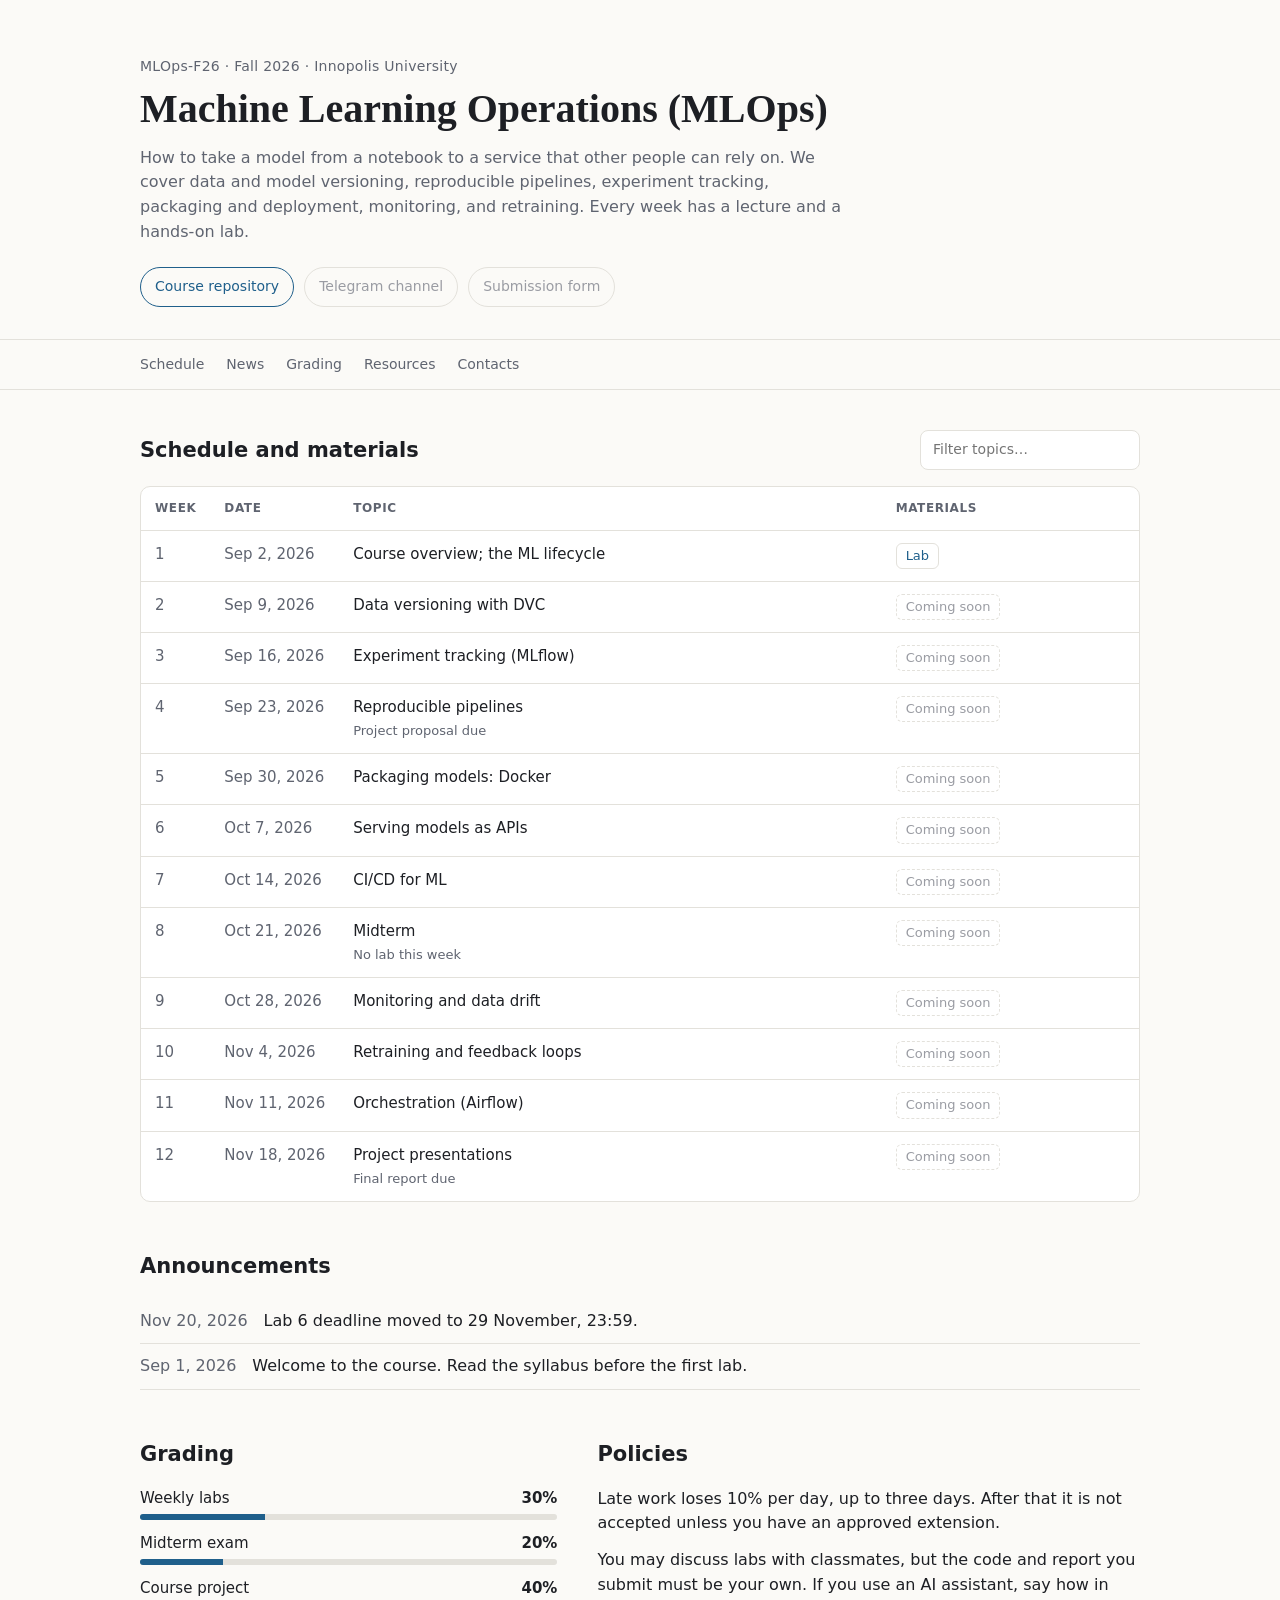
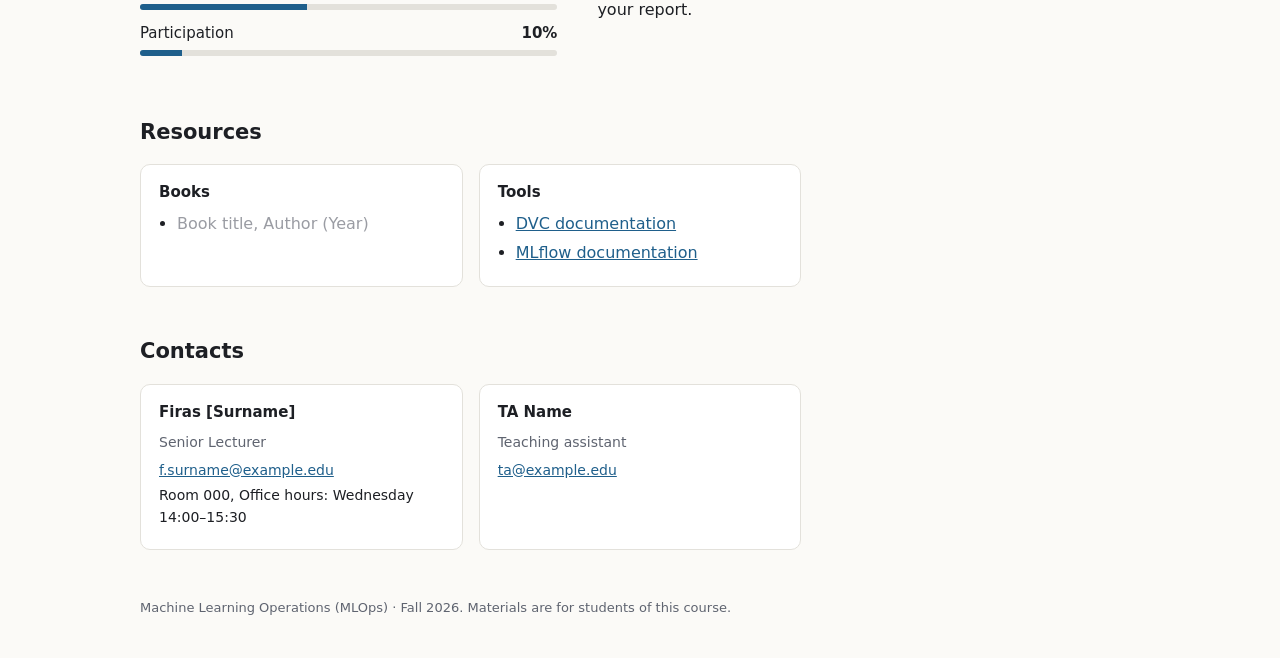
==== index.html @ 50601546 "changed readme" ====
<!DOCTYPE html>
<html lang="en">
<head>
  <meta charset="utf-8">
  <meta name="viewport" content="width=device-width, initial-scale=1">
  <title>Course</title>
  <link rel="stylesheet" href="assets/style.css">
</head>
<body>
  <header class="hero">
    <div class="wrap">
      <p class="eyebrow" id="meta"></p>
      <h1 id="title"></h1>
      <p class="summary" id="summary"></p>
      <div class="quicklinks" id="quicklinks"></div>
    </div>
  </header>

  <nav class="tabs" aria-label="Sections">
    <div class="wrap">
      <a href="#schedule">Schedule</a>
      <a href="#announcements">News</a>
      <a href="#grading">Grading</a>
      <a href="#resources">Resources</a>
      <a href="#people">Contacts</a>
    </div>
  </nav>

  <main class="wrap">
    <section id="schedule">
      <div class="section-head">
        <h2>Schedule and materials</h2>
        <input type="search" id="filter" placeholder="Filter topics…" aria-label="Filter topics">
      </div>
      <div class="table-scroll">
        <table>
          <thead>
            <tr><th>Week</th><th>Date</th><th>Topic</th><th>Materials</th></tr>
          </thead>
          <tbody id="schedule-body"></tbody>
        </table>
      </div>
      <p class="empty" id="no-match" hidden>No topics match that filter.</p>
    </section>

    <section id="announcements">
      <h2>Announcements</h2>
      <ul class="news" id="news"></ul>
    </section>

    <section id="grading" class="two-col">
      <div>
        <h2>Grading</h2>
        <div id="grades"></div>
      </div>
      <div>
        <h2>Policies</h2>
        <div id="policies"></div>
      </div>
    </section>

    <section id="resources">
      <h2>Resources</h2>
      <div class="res-grid" id="res"></div>
    </section>

    <section id="people">
      <h2>Contacts</h2>
      <div class="people" id="people-list"></div>
    </section>
  </main>

  <footer class="wrap foot" id="foot"></footer>

  <script src="course-data.js"></script>
  <script src="assets/app.js"></script>
</body>
</html>
---- assets/style.css ----
:root {
  --bg: #fbfaf7;
  --panel: #ffffff;
  --ink: #1d1f24;
  --muted: #5f6470;
  --line: #e3e1db;
  --accent: #1f5f8b;
  --accent-soft: #e6eff6;
  --soon: #9a9ca3;
  --radius: 10px;
  font-family: "Inter", "Segoe UI", system-ui, -apple-system, sans-serif;
}
@media (prefers-color-scheme: dark) {
  :root {
    --bg: #15171b;
    --panel: #1d2026;
    --ink: #e9e7e2;
    --muted: #a3a7b0;
    --line: #2e323a;
    --accent: #7db5dc;
    --accent-soft: #1f2d38;
    --soon: #6c7079;
  }
}
* { box-sizing: border-box; }
html { scroll-behavior: smooth; scroll-padding-top: 64px; }
body { margin: 0; background: var(--bg); color: var(--ink); line-height: 1.55; font-size: 16px; }
a { color: var(--accent); }
.wrap { max-width: 1040px; margin: 0 auto; padding: 0 20px; }

.hero { padding: 56px 0 32px; border-bottom: 1px solid var(--line); }
.eyebrow { margin: 0 0 8px; color: var(--muted); font-size: 14px; letter-spacing: .02em; }
.hero h1 { margin: 0 0 14px; font-size: clamp(28px, 4vw, 40px); line-height: 1.15; font-family: Georgia, "Times New Roman", serif; font-weight: 600; }
.summary { max-width: 70ch; margin: 0 0 22px; color: var(--muted); }
.quicklinks { display: flex; flex-wrap: wrap; gap: 10px; }
.btn { display: inline-block; padding: 8px 14px; border: 1px solid var(--accent); border-radius: 999px; text-decoration: none; font-size: 14px; }
.btn:hover { background: var(--accent-soft); }
.btn.soon { border-color: var(--line); color: var(--soon); pointer-events: none; }

.tabs { position: sticky; top: 0; z-index: 5; background: var(--bg); border-bottom: 1px solid var(--line); }
.tabs .wrap { display: flex; gap: 22px; overflow-x: auto; }
.tabs a { padding: 14px 0; color: var(--muted); text-decoration: none; font-size: 14px; white-space: nowrap; }
.tabs a:hover { color: var(--ink); }

section { padding: 40px 0 8px; }
h2 { font-size: 21px; margin: 0 0 16px; }
.section-head { display: flex; justify-content: space-between; align-items: center; gap: 16px; flex-wrap: wrap; margin-bottom: 16px; }
.section-head h2 { margin: 0; }
input[type=search] { padding: 8px 12px; border: 1px solid var(--line); border-radius: 8px; background: var(--panel); color: var(--ink); font: inherit; font-size: 14px; min-width: 220px; }

.table-scroll { overflow-x: auto; background: var(--panel); border: 1px solid var(--line); border-radius: var(--radius); }
table { width: 100%; border-collapse: collapse; font-size: 15px; }
th, td { text-align: left; padding: 12px 14px; border-bottom: 1px solid var(--line); vertical-align: top; }
th { font-size: 12px; text-transform: uppercase; letter-spacing: .05em; color: var(--muted); font-weight: 600; }
tr:last-child td { border-bottom: 0; }
td.wk { font-variant-numeric: tabular-nums; color: var(--muted); width: 60px; }
td.dt { white-space: nowrap; color: var(--muted); width: 110px; font-variant-numeric: tabular-nums; }
tr.current { background: var(--accent-soft); }
tr.current td.wk { color: var(--accent); font-weight: 600; }
.note { display: block; font-size: 13px; color: var(--muted); margin-top: 2px; }
.mats { display: flex; flex-wrap: wrap; gap: 6px; }
.chip { font-size: 13px; padding: 2px 9px; border-radius: 6px; border: 1px solid var(--line); text-decoration: none; white-space: nowrap; }
a.chip:hover { border-color: var(--accent); }
span.chip { color: var(--soon); border-style: dashed; }
.empty { color: var(--muted); }

.news { list-style: none; margin: 0; padding: 0; }
.news li { display: flex; gap: 16px; padding: 10px 0; border-bottom: 1px solid var(--line); }
.news time { color: var(--muted); white-space: nowrap; font-variant-numeric: tabular-nums; min-width: 96px; }

.two-col { display: grid; grid-template-columns: 1fr 1.3fr; gap: 40px; }
@media (max-width: 760px) { .two-col { grid-template-columns: 1fr; gap: 0; } }
.grade-row { display: grid; grid-template-columns: 1fr 48px; gap: 4px 12px; margin-bottom: 12px; font-size: 15px; }
.grade-row b { text-align: right; font-variant-numeric: tabular-nums; }
.bar { grid-column: 1 / -1; height: 6px; background: var(--line); border-radius: 3px; overflow: hidden; }
.bar i { display: block; height: 100%; background: var(--accent); }
#policies p { margin: 0 0 12px; }

.res-grid { display: grid; grid-template-columns: repeat(auto-fill, minmax(260px, 1fr)); gap: 16px; }
.card { background: var(--panel); border: 1px solid var(--line); border-radius: var(--radius); padding: 16px 18px; }
.card h3 { margin: 0 0 8px; font-size: 15px; }
.card ul { margin: 0; padding-left: 18px; }
.card li { margin: 4px 0; }
.soon-text { color: var(--soon); }

.people { display: grid; grid-template-columns: repeat(auto-fill, minmax(240px, 1fr)); gap: 16px; }
.person .role { color: var(--muted); font-size: 14px; margin: 0 0 6px; }
.person p { margin: 0 0 4px; font-size: 14px; }

.foot { padding: 40px 20px; color: var(--muted); font-size: 13px; }

@media print {
  .tabs, .quicklinks, input[type=search] { display: none; }
  .hero { padding-top: 0; }
}

/* Phones: show each week as a stacked card */
@media (max-width: 640px) {
  .table-scroll { background: none; border: 0; overflow: visible; }
  table, tbody, tr, td { display: block; width: 100%; }
  thead { display: none; }
  tr { background: var(--panel); border: 1px solid var(--line); border-radius: var(--radius); margin-bottom: 10px; padding: 12px 14px; display: grid; grid-template-columns: auto 1fr; gap: 2px 10px; }
  tr[hidden] { display: none; }
  td { border: 0; padding: 0; }
  td.wk, td.dt { width: auto; font-size: 13px; }
  td.wk::before { content: "Week "; }
  td:nth-child(3), td:nth-child(4) { grid-column: 1 / -1; }
  td:nth-child(3) { font-weight: 500; margin-top: 4px; }
  td:nth-child(4) { margin-top: 8px; }
}
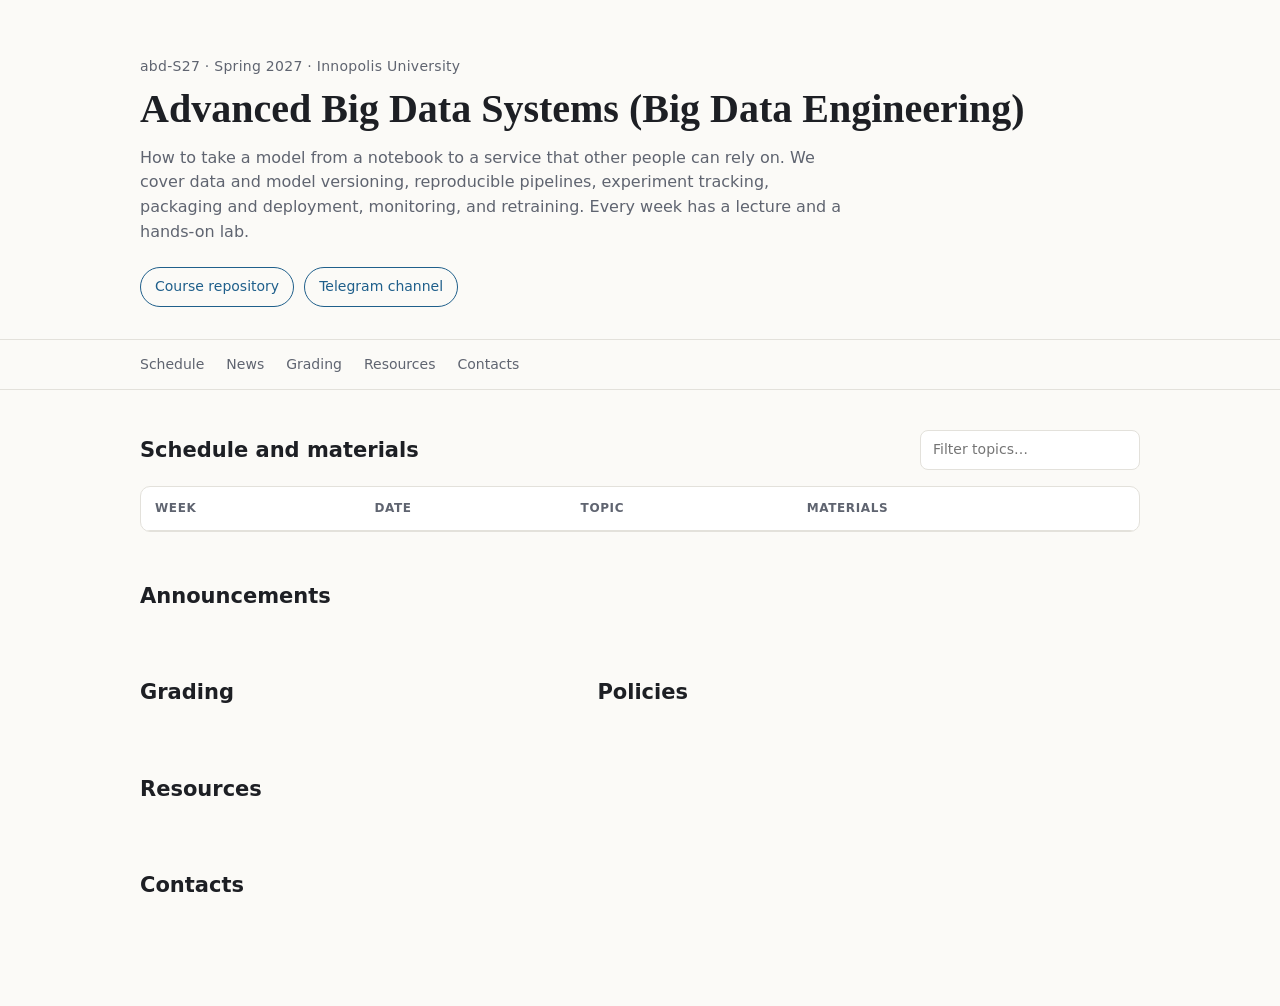
==== commit 47594702: "update index" ====
--- a/index.html
+++ b/index.html
@@ -70,6 +70,9 @@
     </section>
   </main>
 
+
+
+  
   <footer class="wrap foot" id="foot"></footer>
 
   <script src="course-data.js"></script>
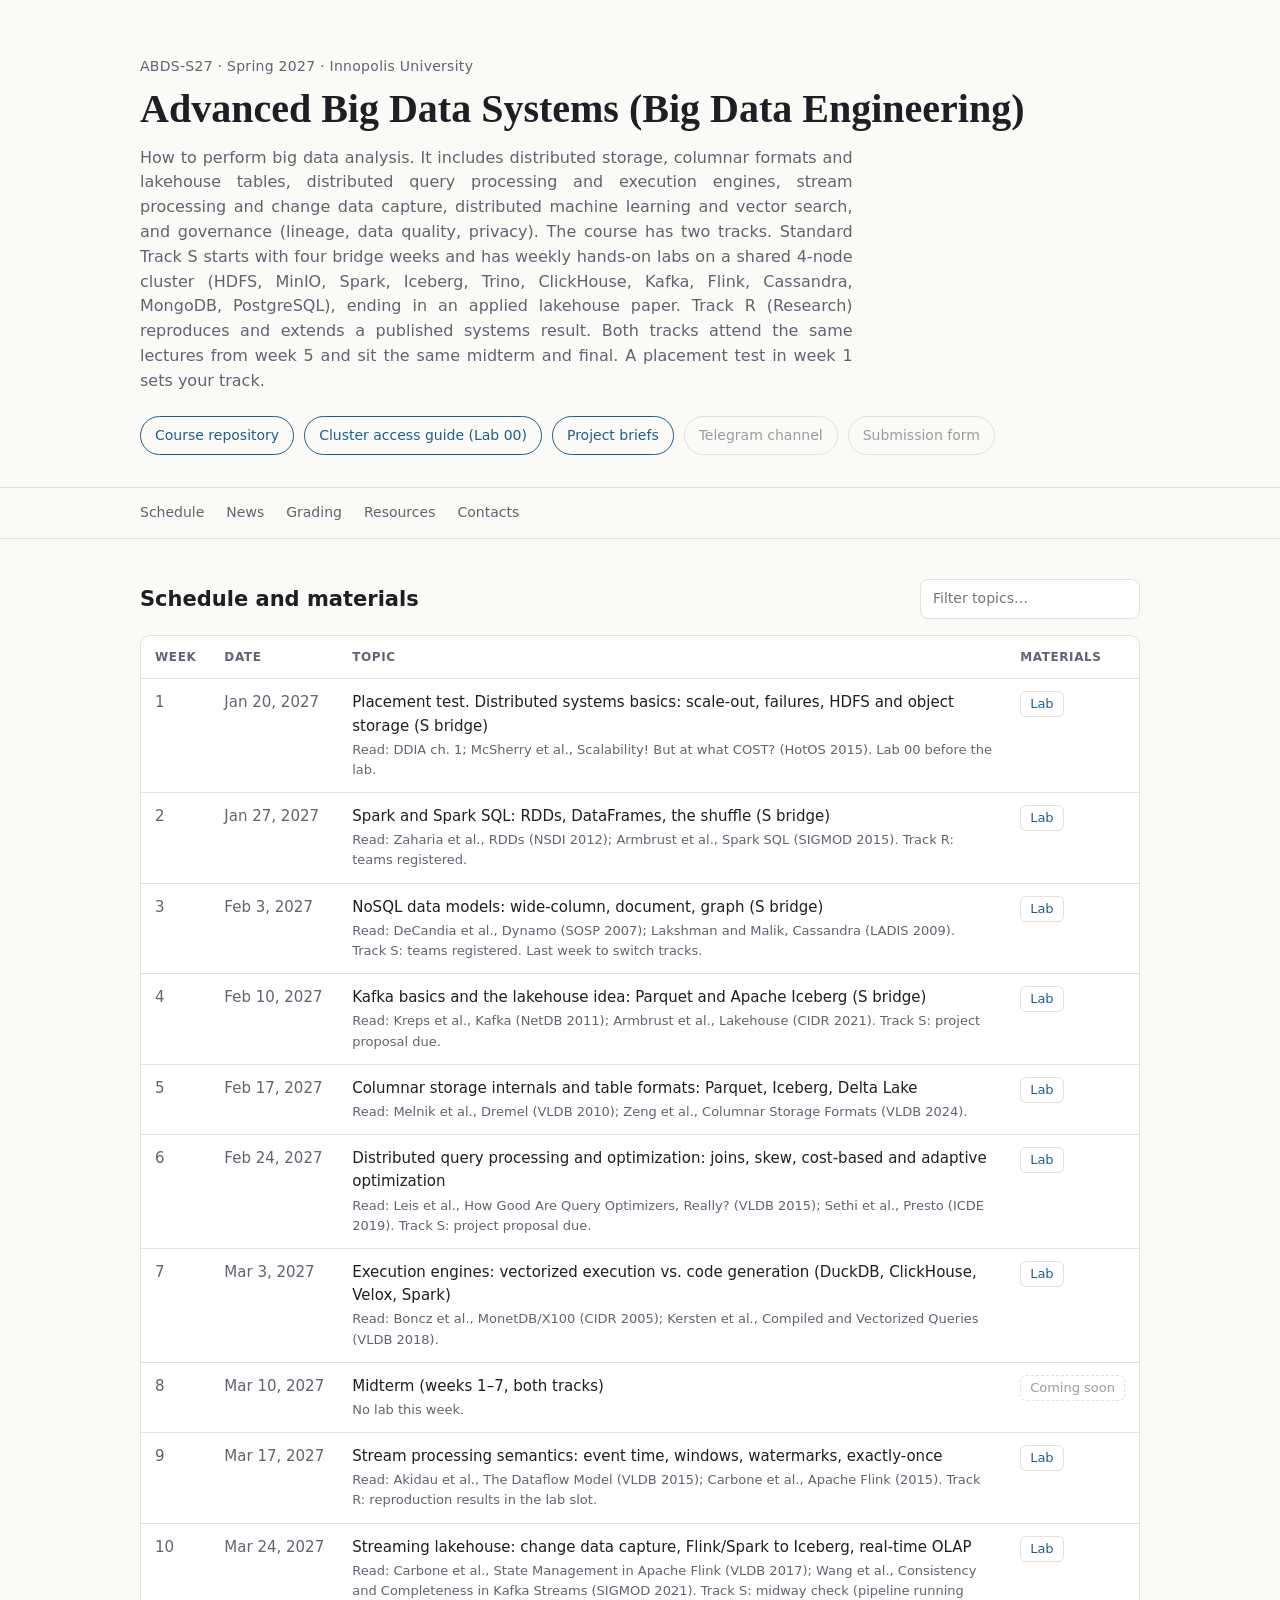
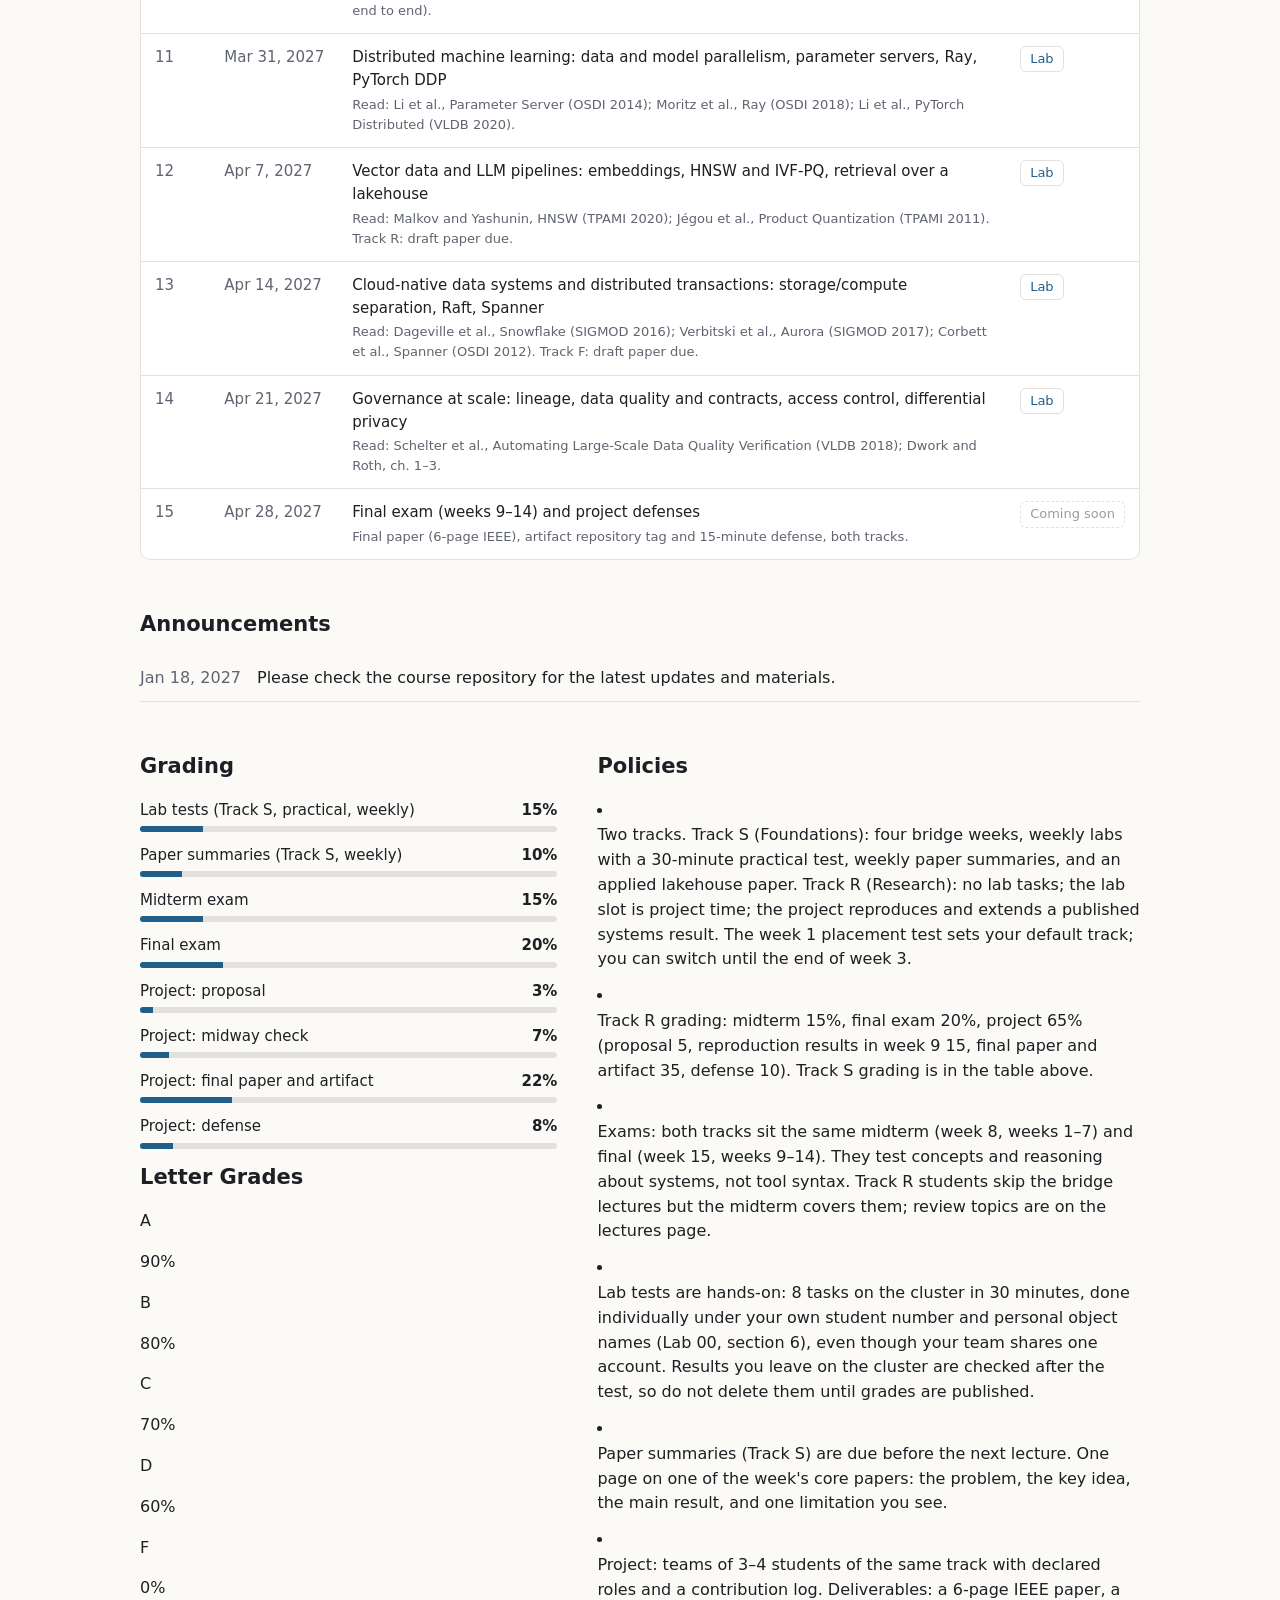
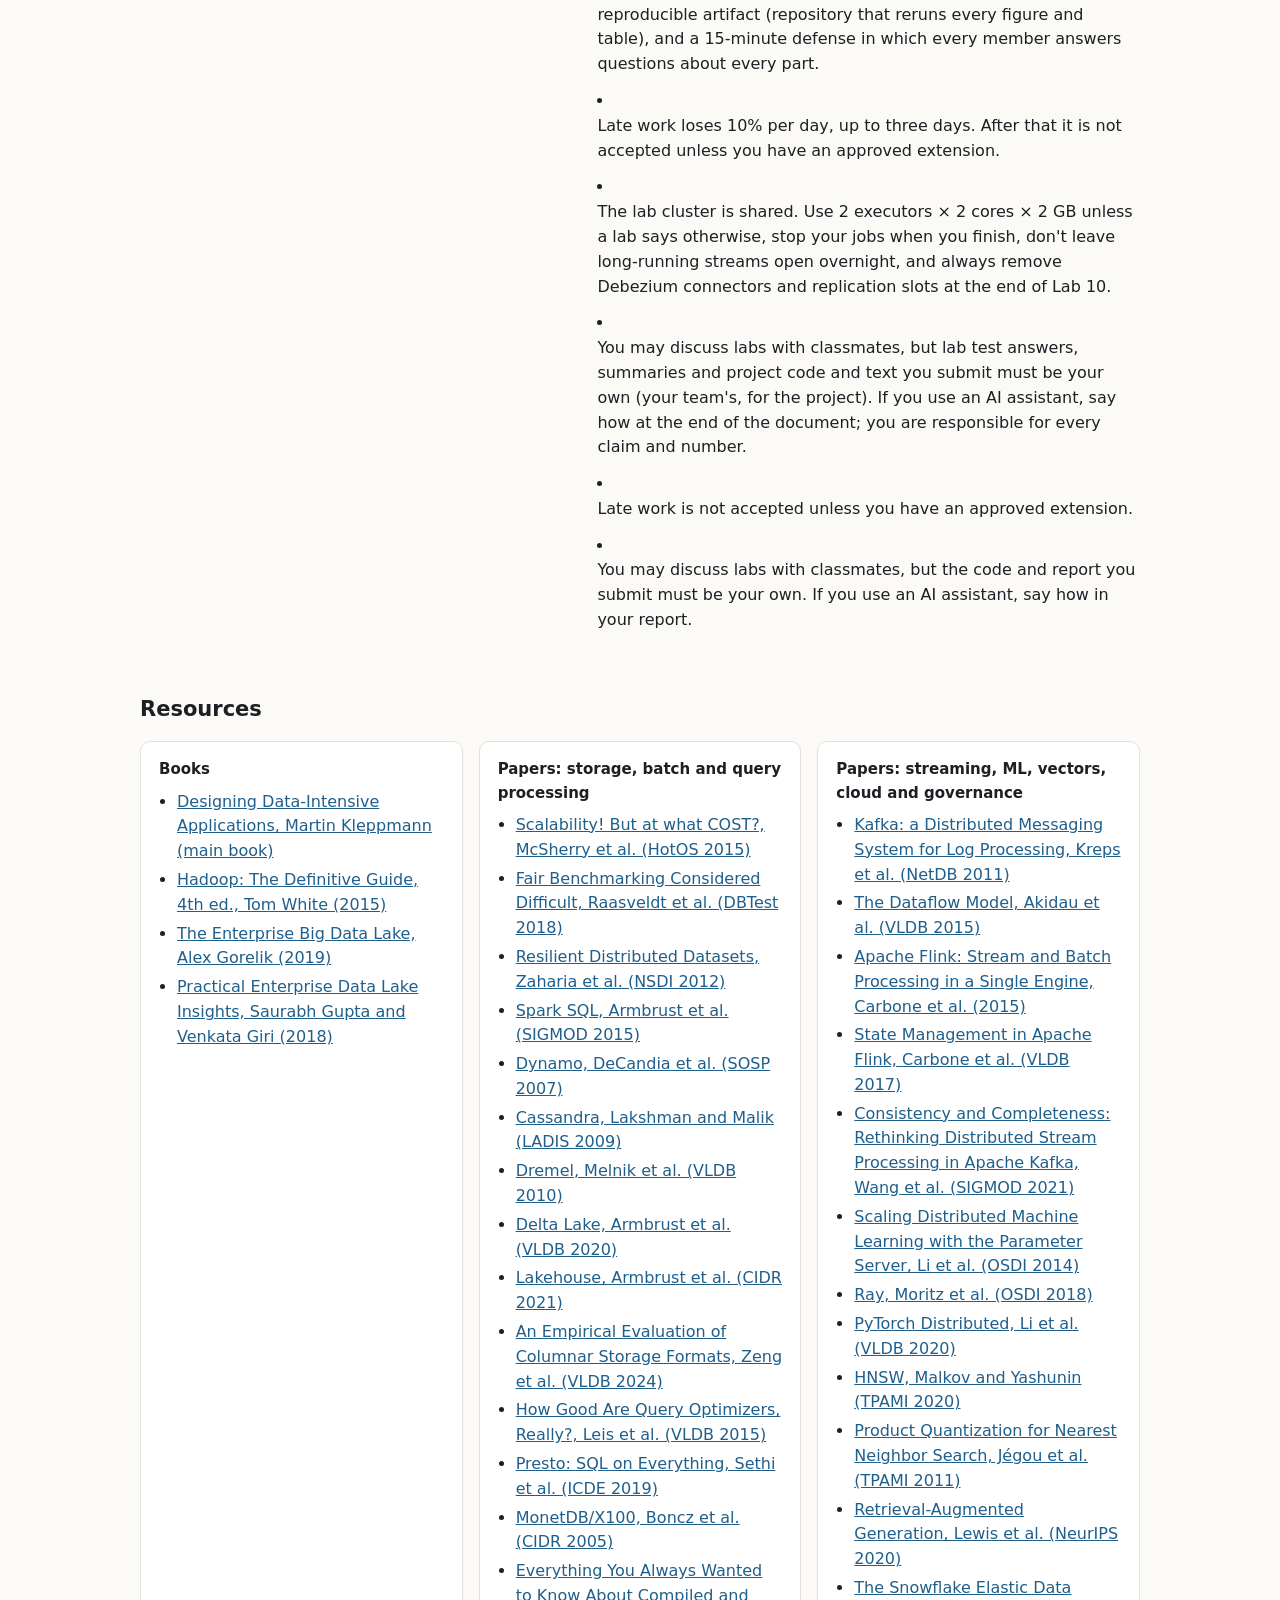
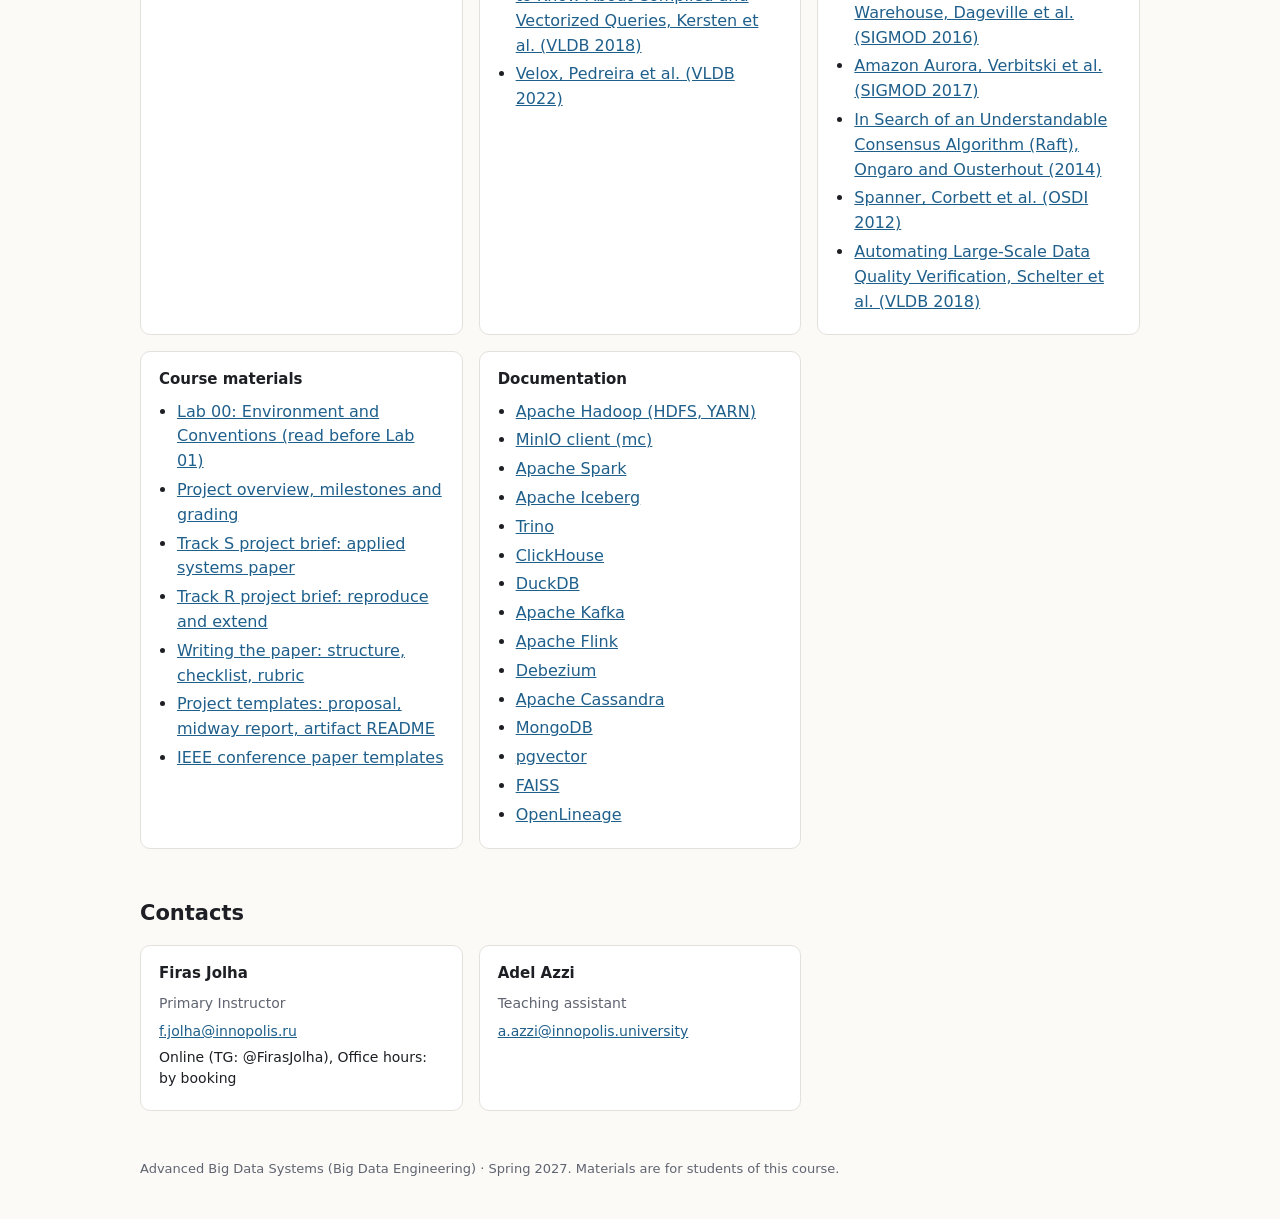
==== commit 355ce77a: "update style" ====
--- a/index.html
+++ b/index.html
@@ -52,6 +52,8 @@
       <div>
         <h2>Grading</h2>
         <div id="grades"></div>
+        <h2>Letter Grades</h2>
+        <div id="grade-letters"></div>
       </div>
       <div>
         <h2>Policies</h2>
--- a/assets/style.css
+++ b/assets/style.css
@@ -31,7 +31,8 @@
 .hero { padding: 56px 0 32px; border-bottom: 1px solid var(--line); }
 .eyebrow { margin: 0 0 8px; color: var(--muted); font-size: 14px; letter-spacing: .02em; }
 .hero h1 { margin: 0 0 14px; font-size: clamp(28px, 4vw, 40px); line-height: 1.15; font-family: Georgia, "Times New Roman", serif; font-weight: 600; }
-.summary { max-width: 70ch; margin: 0 0 22px; color: var(--muted); }
+.summary { max-width: 70ch;text-align: justify;
+  text-justify: inter-word; margin: 0 0 22px; color: var(--muted); }
 .quicklinks { display: flex; flex-wrap: wrap; gap: 10px; }
 .btn { display: inline-block; padding: 8px 14px; border: 1px solid var(--accent); border-radius: 999px; text-decoration: none; font-size: 14px; }
 .btn:hover { background: var(--accent-soft); }
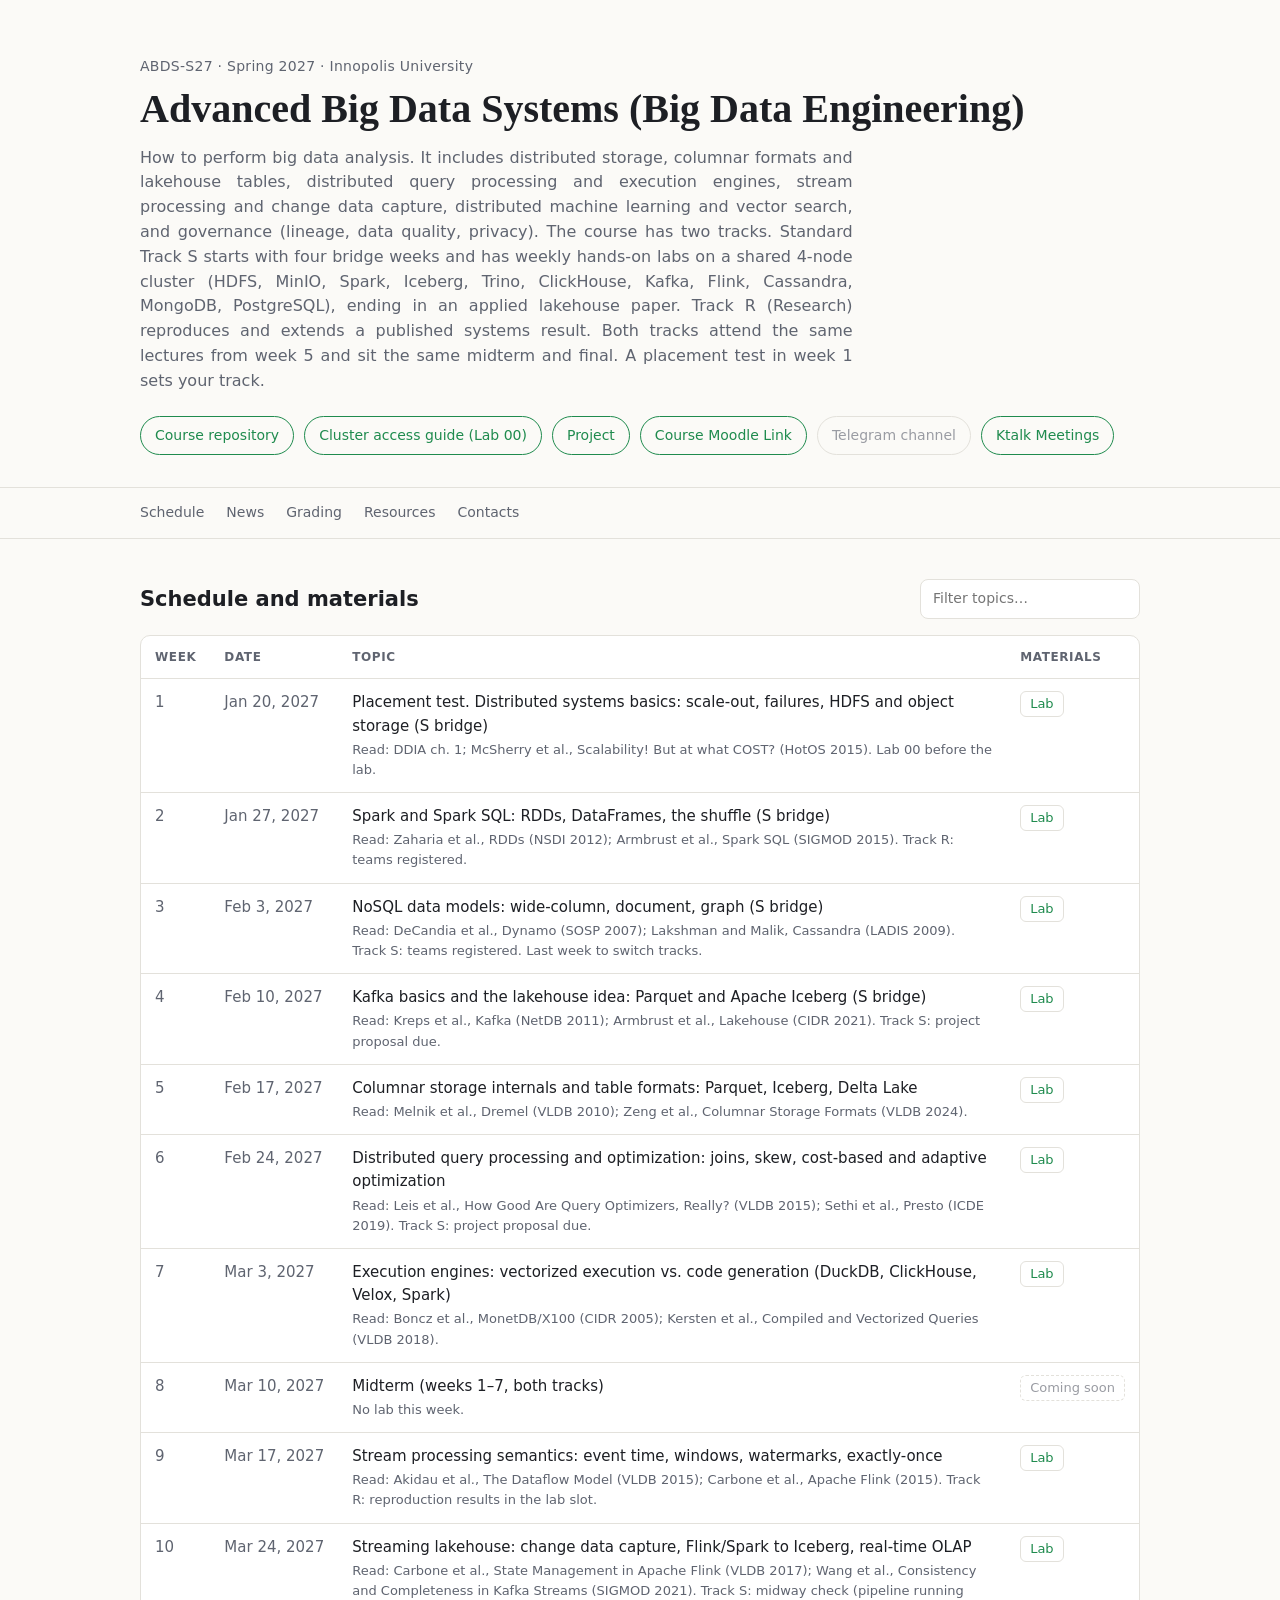
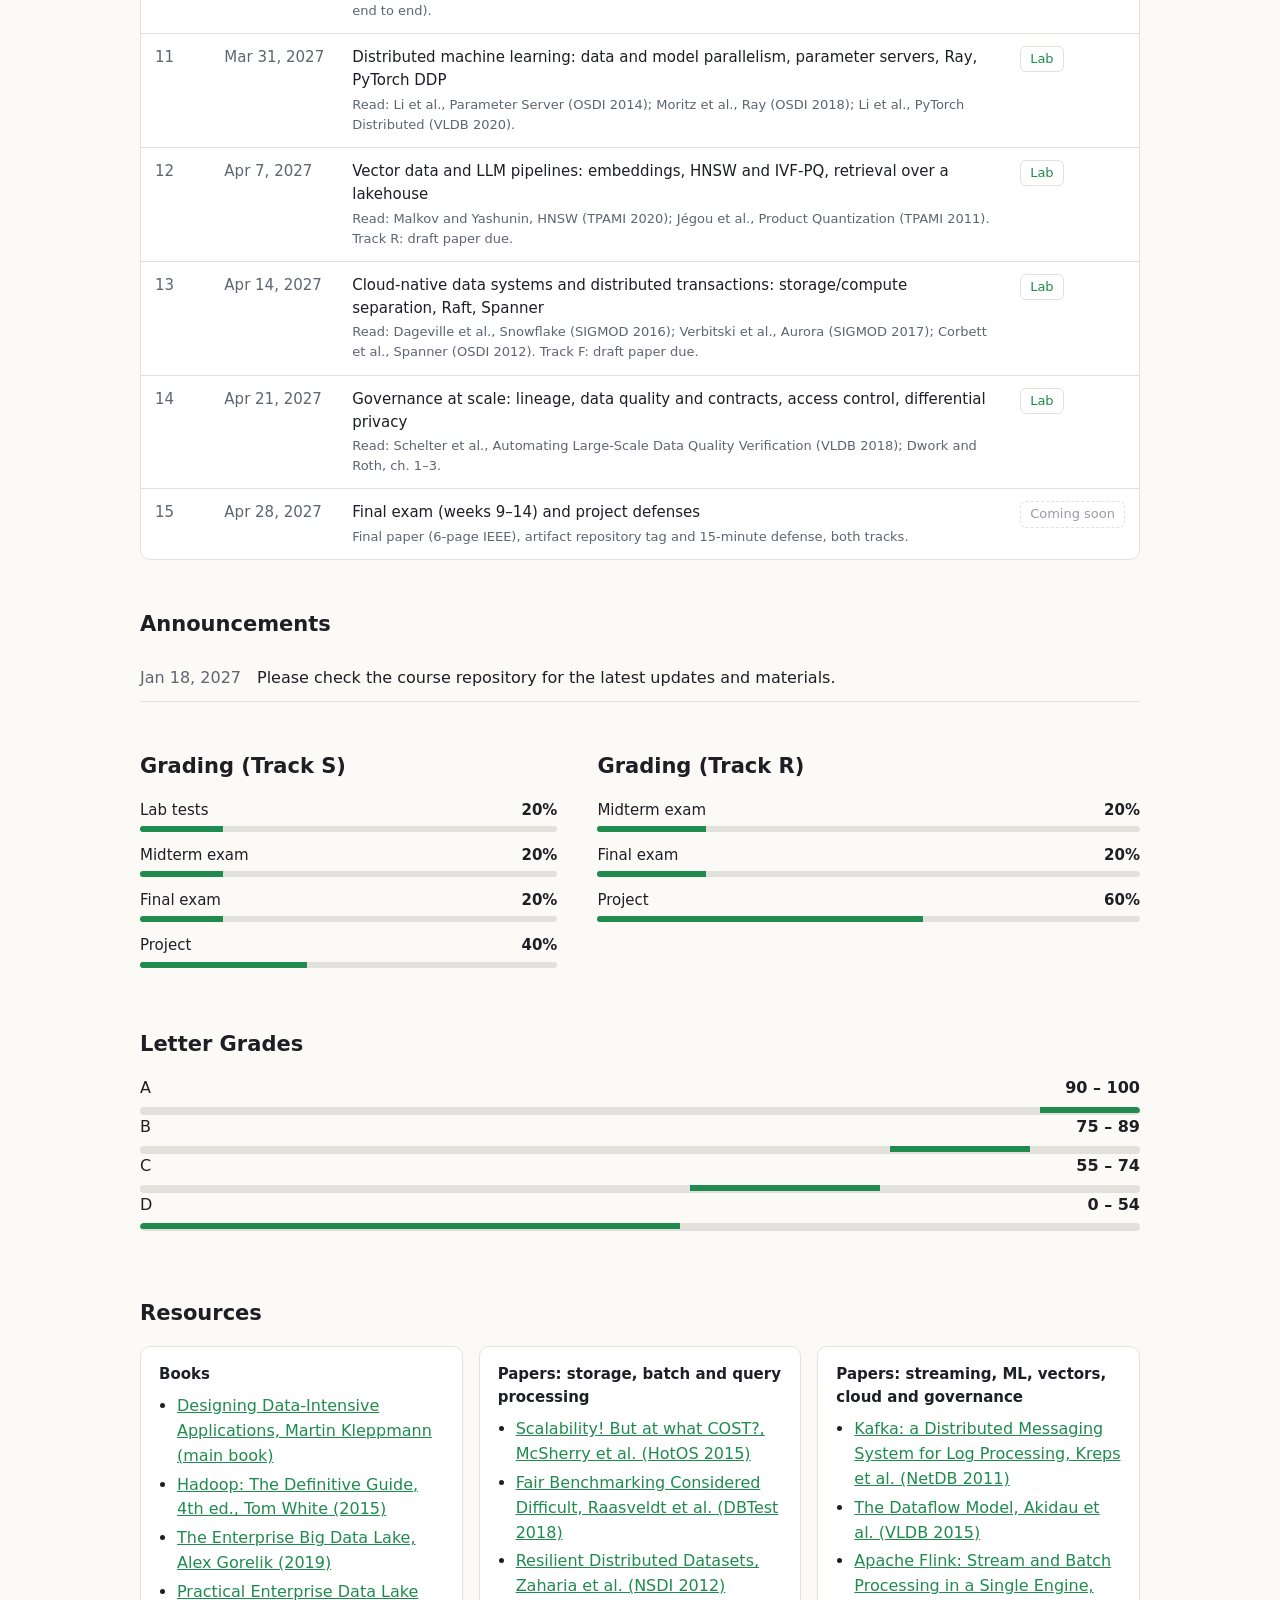
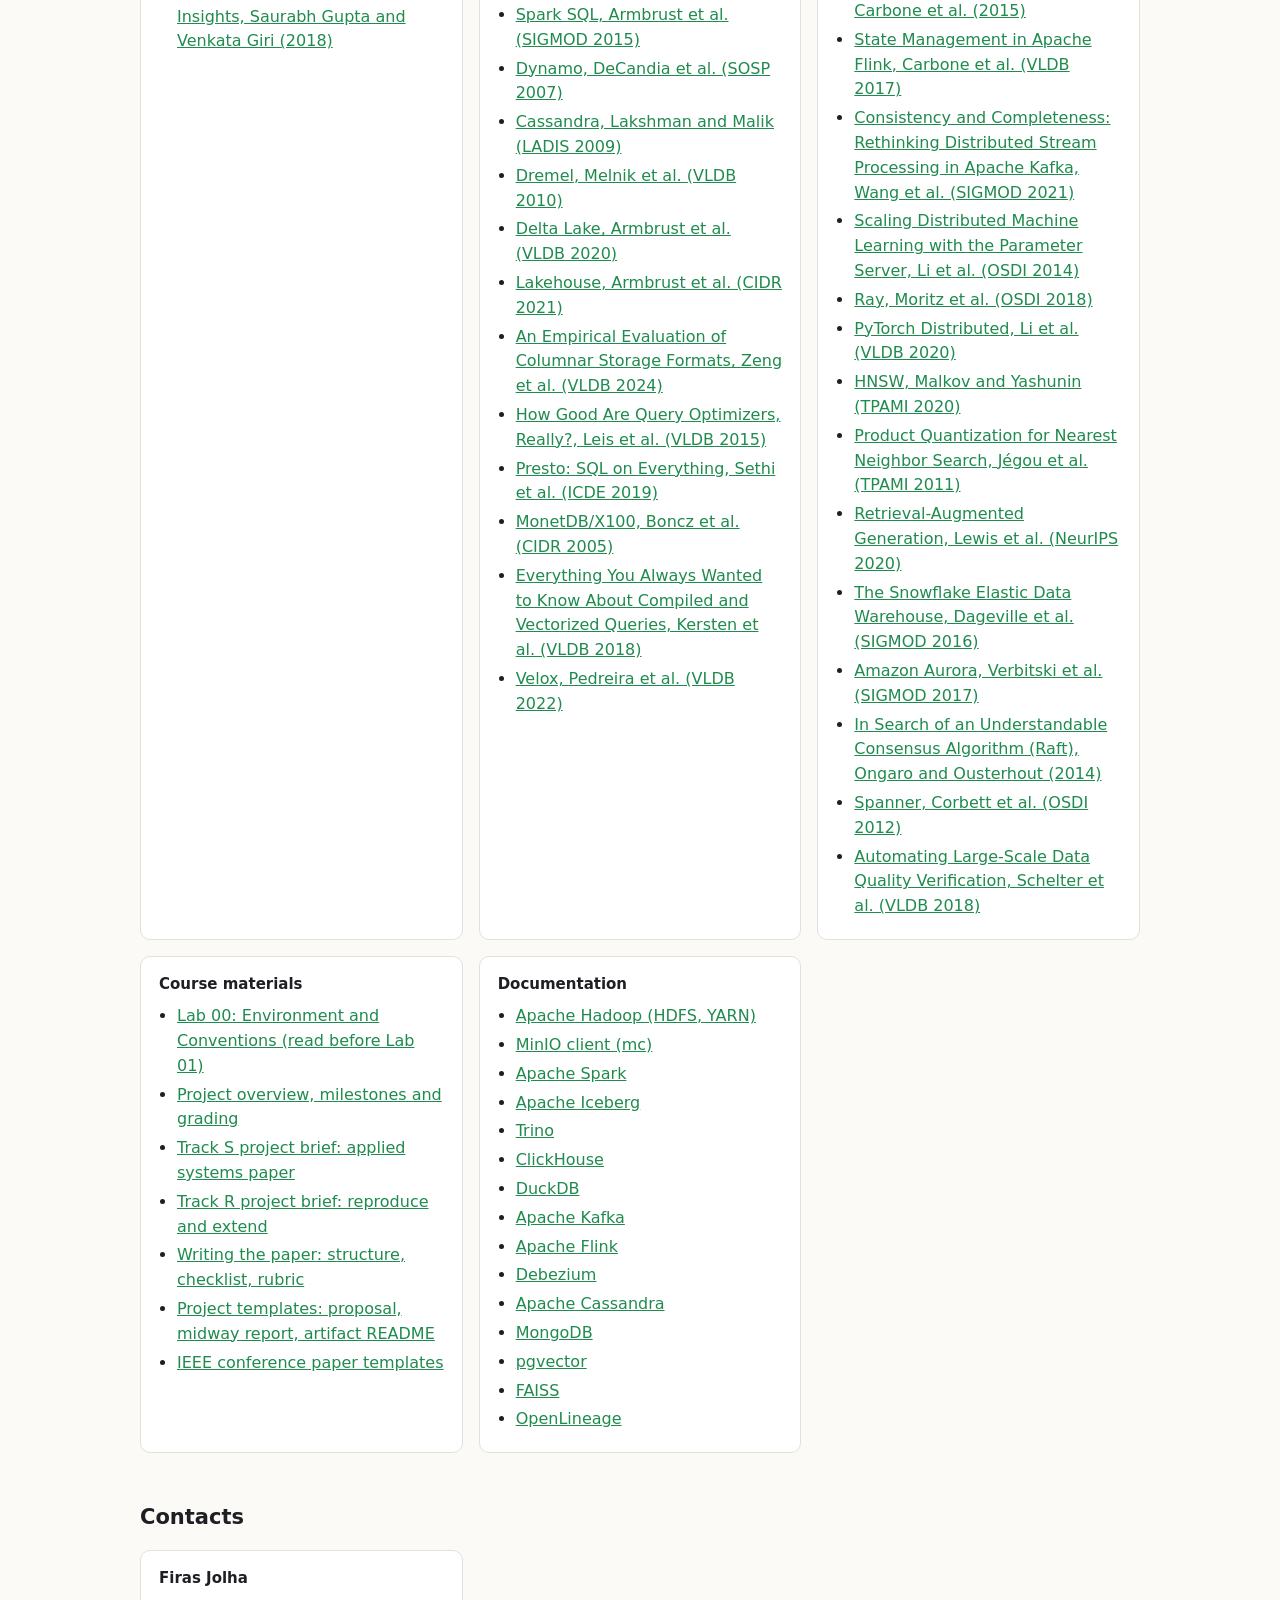
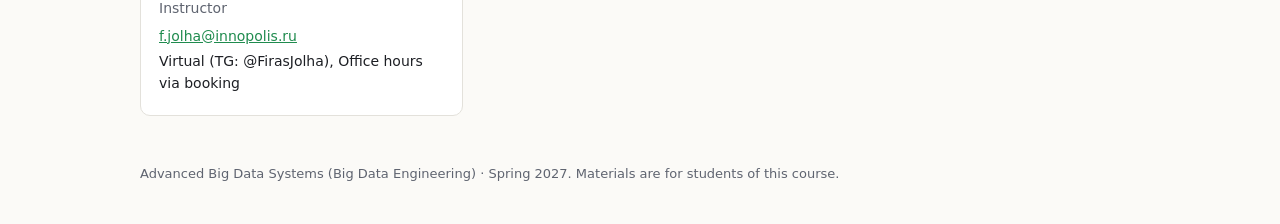
==== commit 3bd66f52: "update style" ====
--- a/index.html
+++ b/index.html
@@ -50,16 +50,27 @@
 
     <section id="grading" class="two-col">
       <div>
-        <h2>Grading</h2>
+        <h2>Grading (Track S)</h2>
         <div id="grades"></div>
+      </div>
+      <div>
+        <h2>Grading (Track R)</h2>
+        <div id="gradesR"></div>
+      </div>
+    </section>
+
+    <section id="grading">
+      <div>
         <h2>Letter Grades</h2>
         <div id="grade-letters"></div>
       </div>
-      <div>
-        <h2>Policies</h2>
-        <div id="policies"></div>
+    </section>
+
+    <!-- <section id="policies" class="wrap">
+      <h2>Policies</h2>
+      <div id="policies-body">
       </div>
-    </section>
+    </section> -->
 
     <section id="resources">
       <h2>Resources</h2>
--- a/assets/style.css
+++ b/assets/style.css
@@ -4,7 +4,7 @@
   --ink: #1d1f24;
   --muted: #5f6470;
   --line: #e3e1db;
-  --accent: #1f5f8b;
+  --accent: #1f8b4e;
   --accent-soft: #e6eff6;
   --soon: #9a9ca3;
   --radius: 10px;
@@ -73,7 +73,7 @@
 @media (max-width: 760px) { .two-col { grid-template-columns: 1fr; gap: 0; } }
 .grade-row { display: grid; grid-template-columns: 1fr 48px; gap: 4px 12px; margin-bottom: 12px; font-size: 15px; }
 .grade-row b { text-align: right; font-variant-numeric: tabular-nums; }
-.bar { grid-column: 1 / -1; height: 6px; background: var(--line); border-radius: 3px; overflow: hidden; }
+.bar { grid-column: 1 / -1; height: 6px; background: var(--line); border-radius: 3px; overflow: hidden; color: var(--accent); }
 .bar i { display: block; height: 100%; background: var(--accent); }
 #policies p { margin: 0 0 12px; }
 
@@ -109,3 +109,18 @@
   td:nth-child(3) { font-weight: 500; margin-top: 4px; }
   td:nth-child(4) { margin-top: 8px; }
 }
+
+
+.row   { margin-bottom: 18px; }
+.head  { display: flex; justify-content: space-between; margin-bottom: 6px; }
+.range { font-weight: 700; }
+.track { height: 8px; background: #e2e0dc; border-radius: 4px; overflow: hidden; }
+.fill  { height: 100%; background: #24618d; border-radius: 4px; }
+
+/* 
+  #grades { font-family: system-ui, sans-serif; max-width: 640px; }
+  .row { margin-bottom: 18px; }
+  .head { display: flex; justify-content: space-between; margin-bottom: 6px; }
+  .range { font-weight: 700; }
+  .track { position: relative; height: 8px; background: #e2e0dc; border-radius: 4px; }
+  .fill { position: absolute; top: 0; height: 100%; background: #24618d; border-radius: 4px; } */
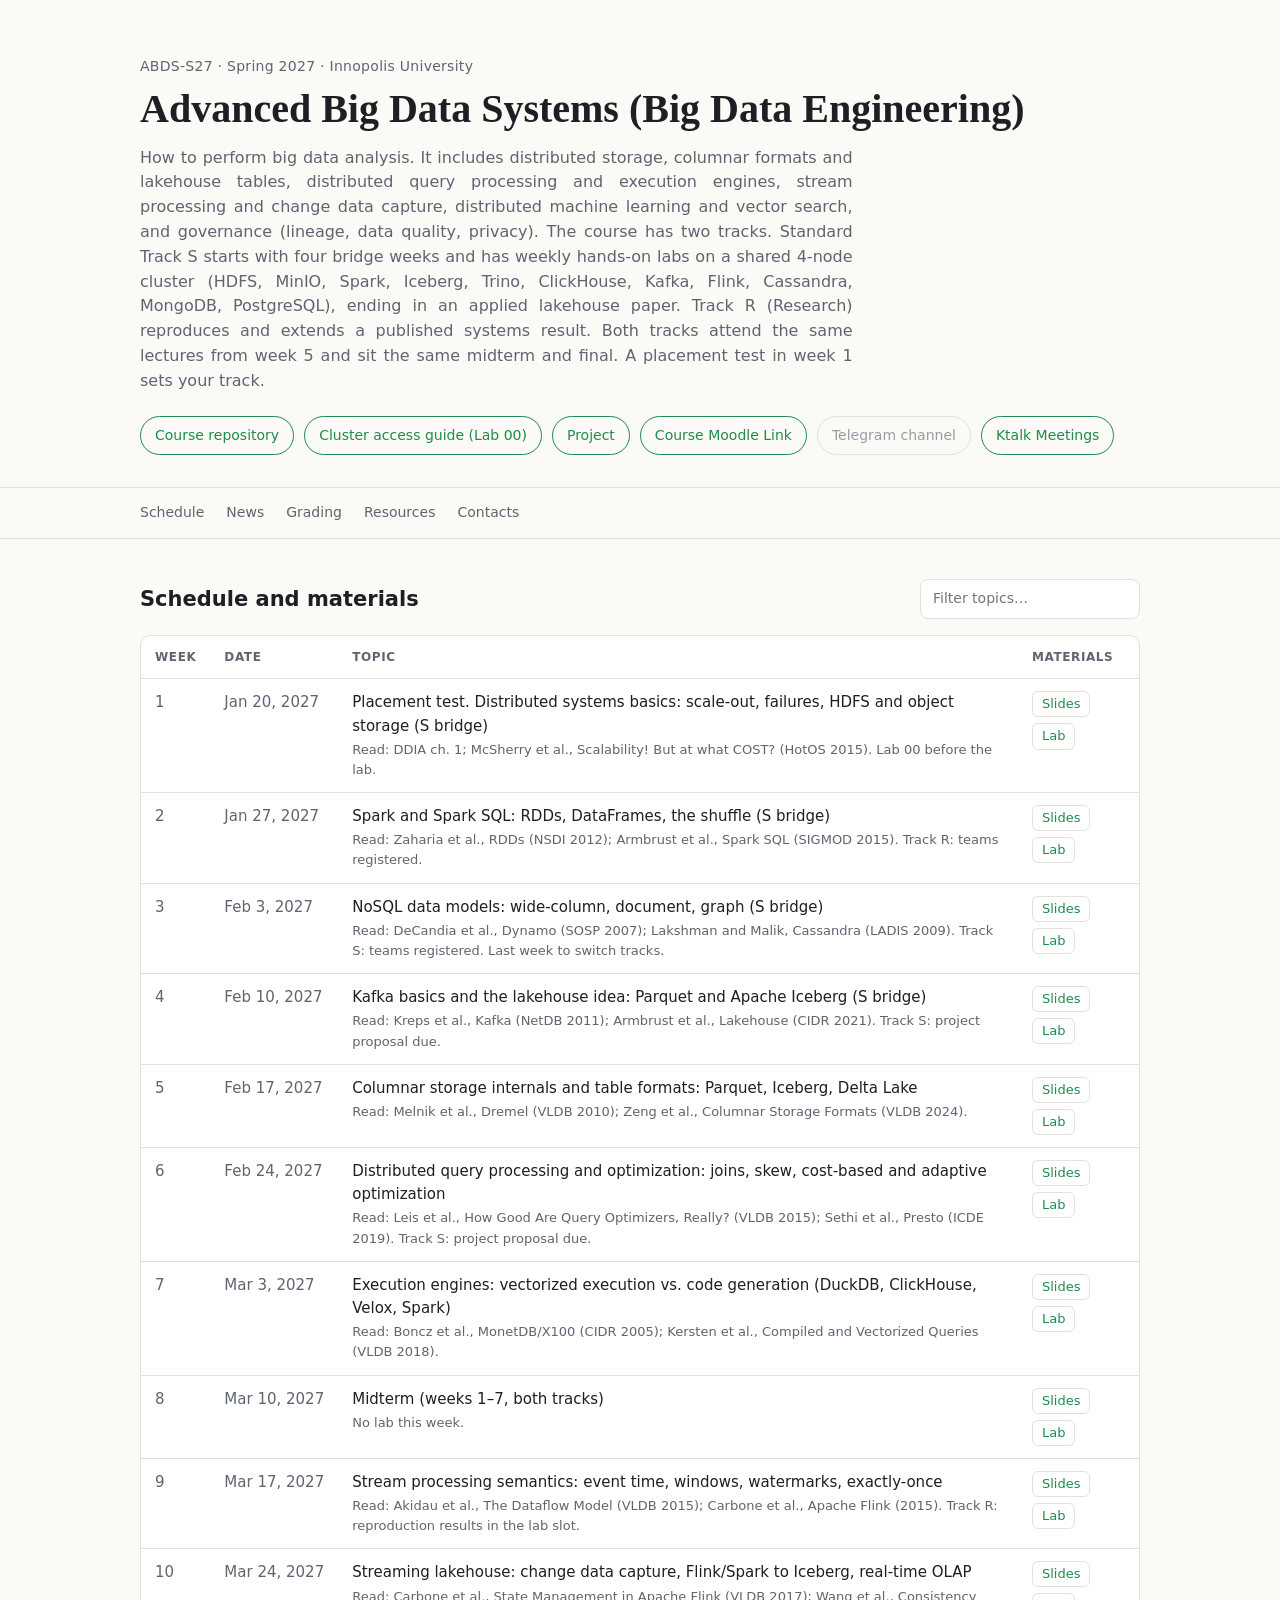
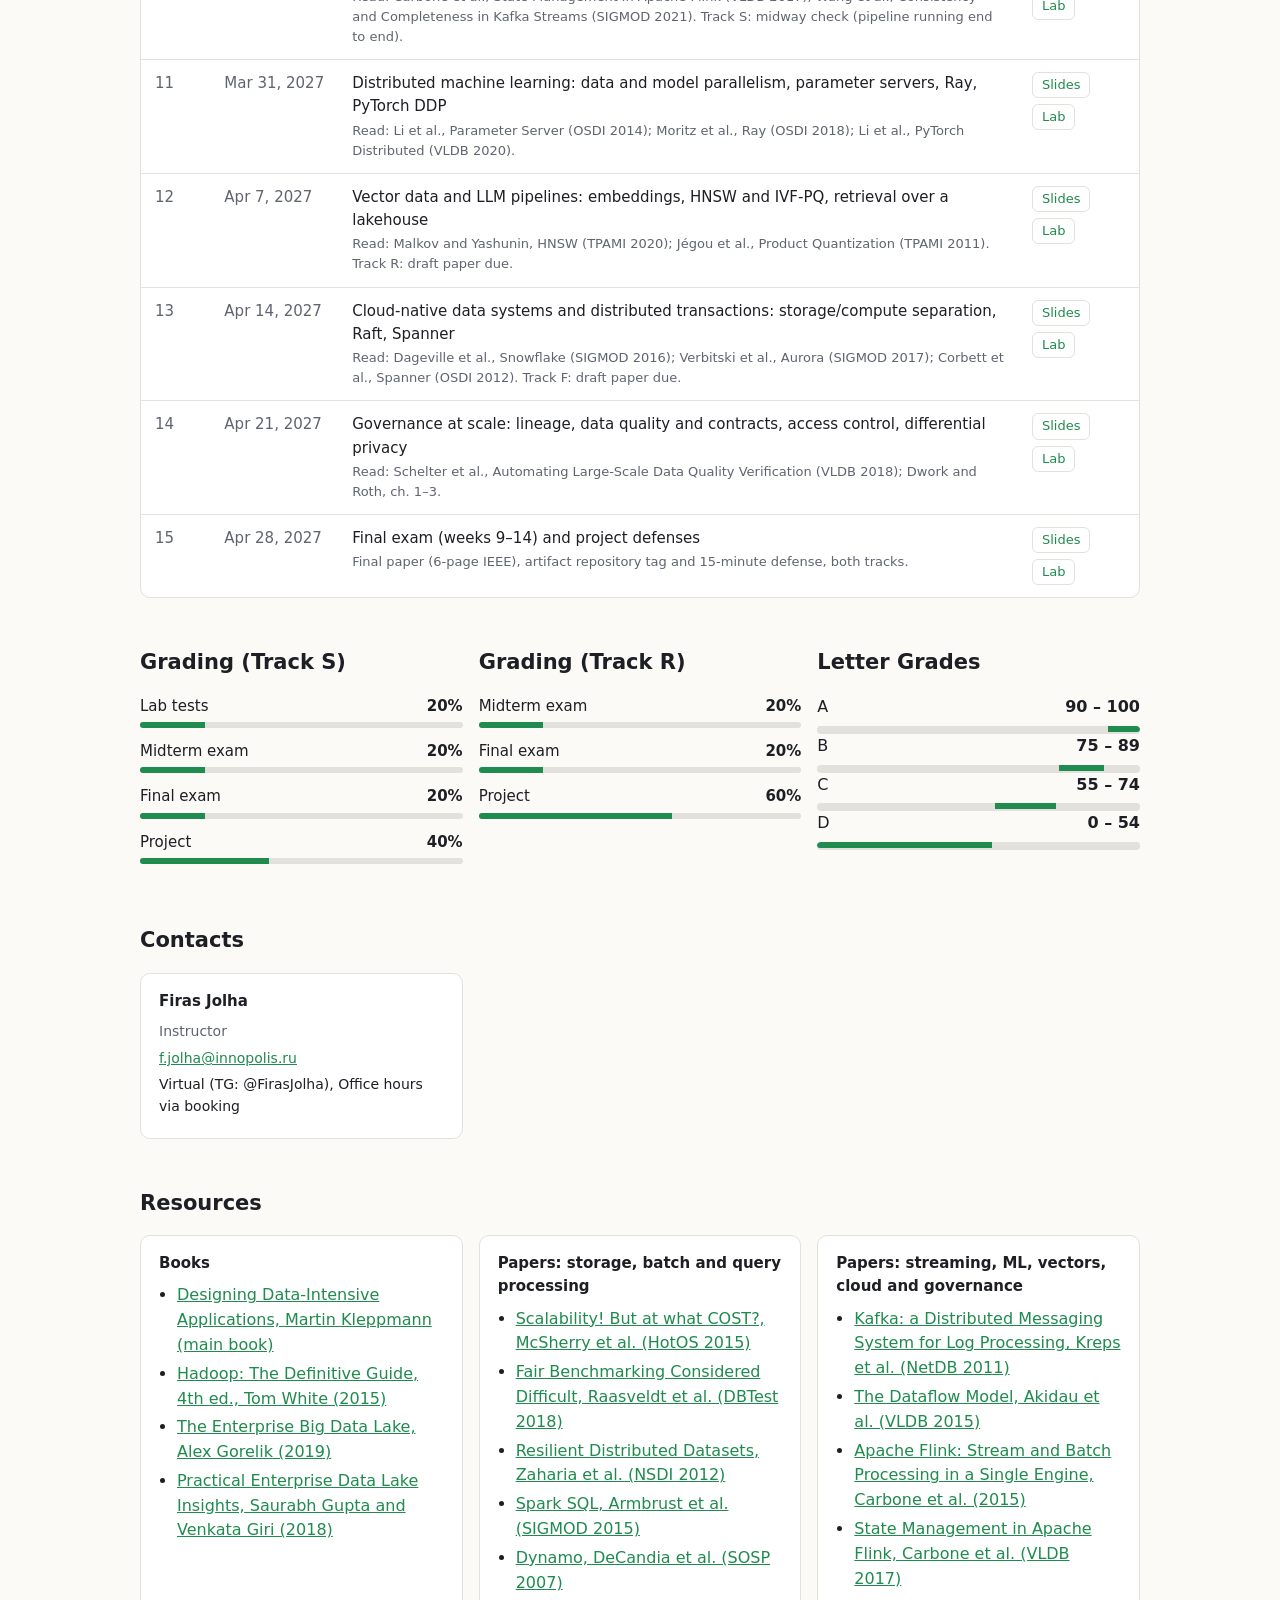
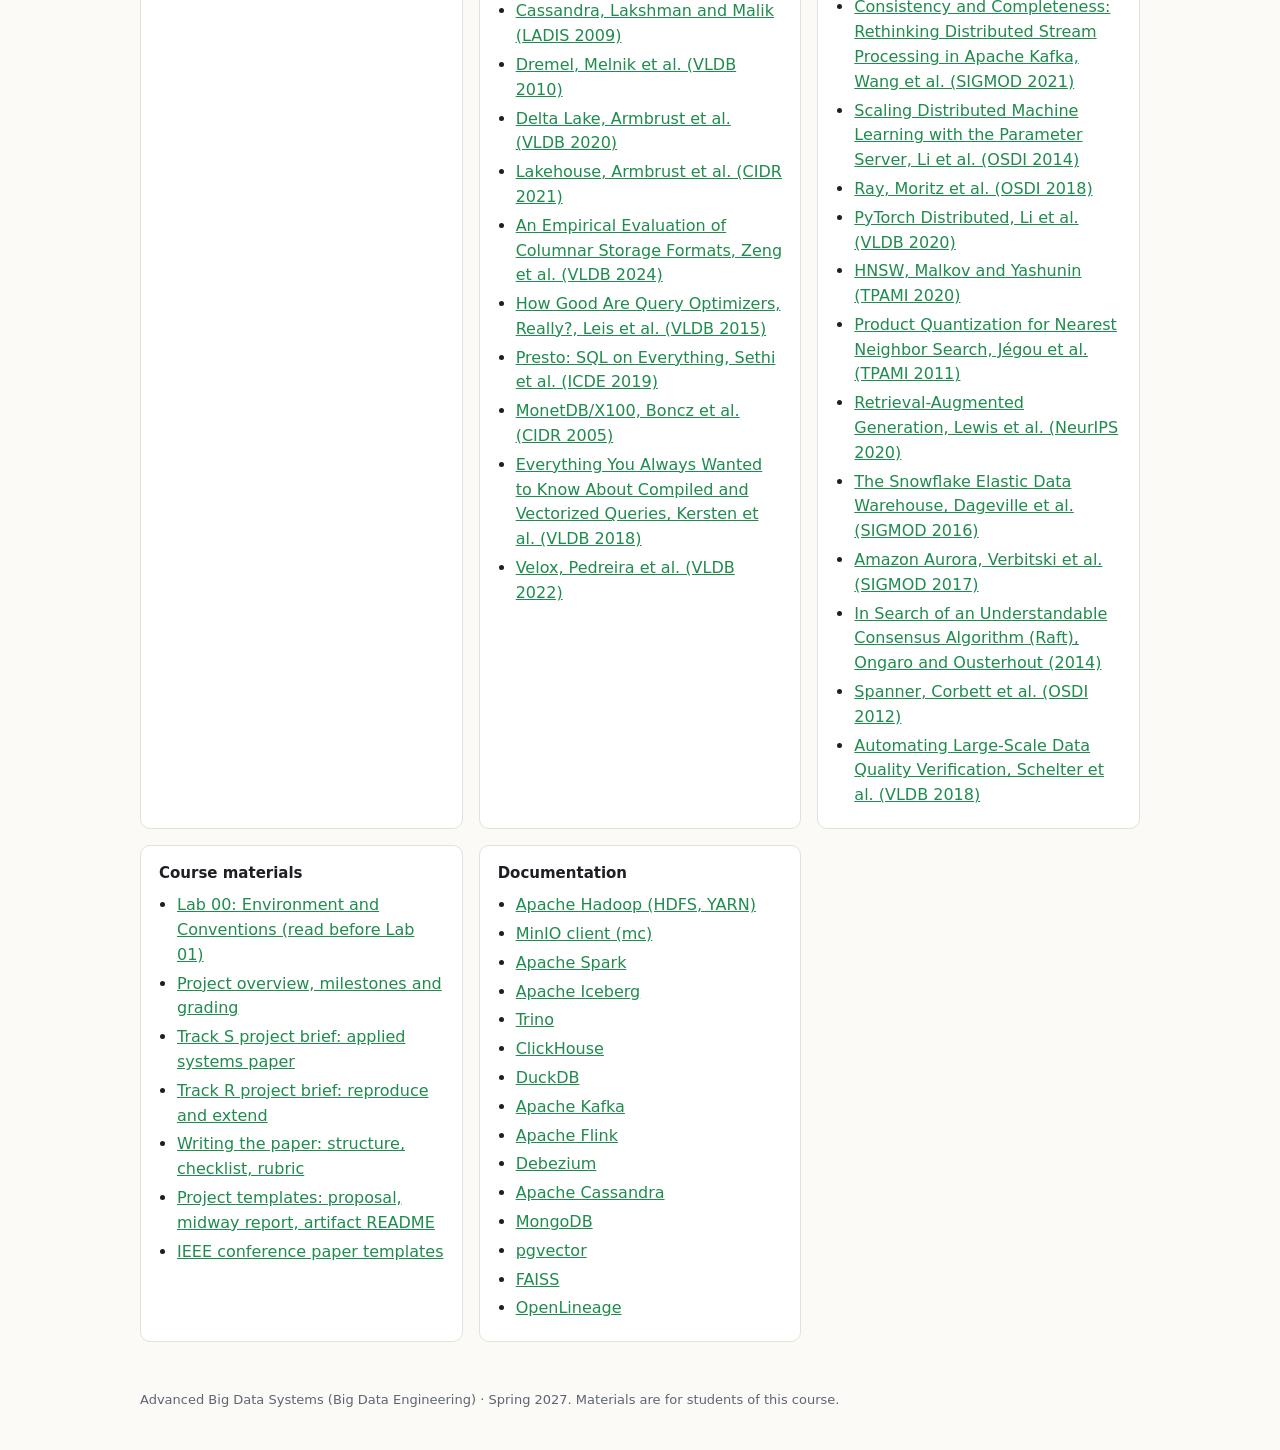
==== commit 4fa747fa: "update style" ====
--- a/index.html
+++ b/index.html
@@ -43,12 +43,12 @@
       <p class="empty" id="no-match" hidden>No topics match that filter.</p>
     </section>
 
-    <section id="announcements">
+    <!-- <section id="announcements">
       <h2>Announcements</h2>
       <ul class="news" id="news"></ul>
-    </section>
+    </section> -->
 
-    <section id="grading" class="two-col">
+    <section id="grading" class="res-grid">
       <div>
         <h2>Grading (Track S)</h2>
         <div id="grades"></div>
@@ -57,9 +57,6 @@
         <h2>Grading (Track R)</h2>
         <div id="gradesR"></div>
       </div>
-    </section>
-
-    <section id="grading">
       <div>
         <h2>Letter Grades</h2>
         <div id="grade-letters"></div>
@@ -72,15 +69,15 @@
       </div>
     </section> -->
 
+    <section id="people">
+      <h2>Contacts</h2>
+      <div class="people" id="people-list"></div>
+    </section>
     <section id="resources">
       <h2>Resources</h2>
       <div class="res-grid" id="res"></div>
     </section>
 
-    <section id="people">
-      <h2>Contacts</h2>
-      <div class="people" id="people-list"></div>
-    </section>
   </main>
 
 
